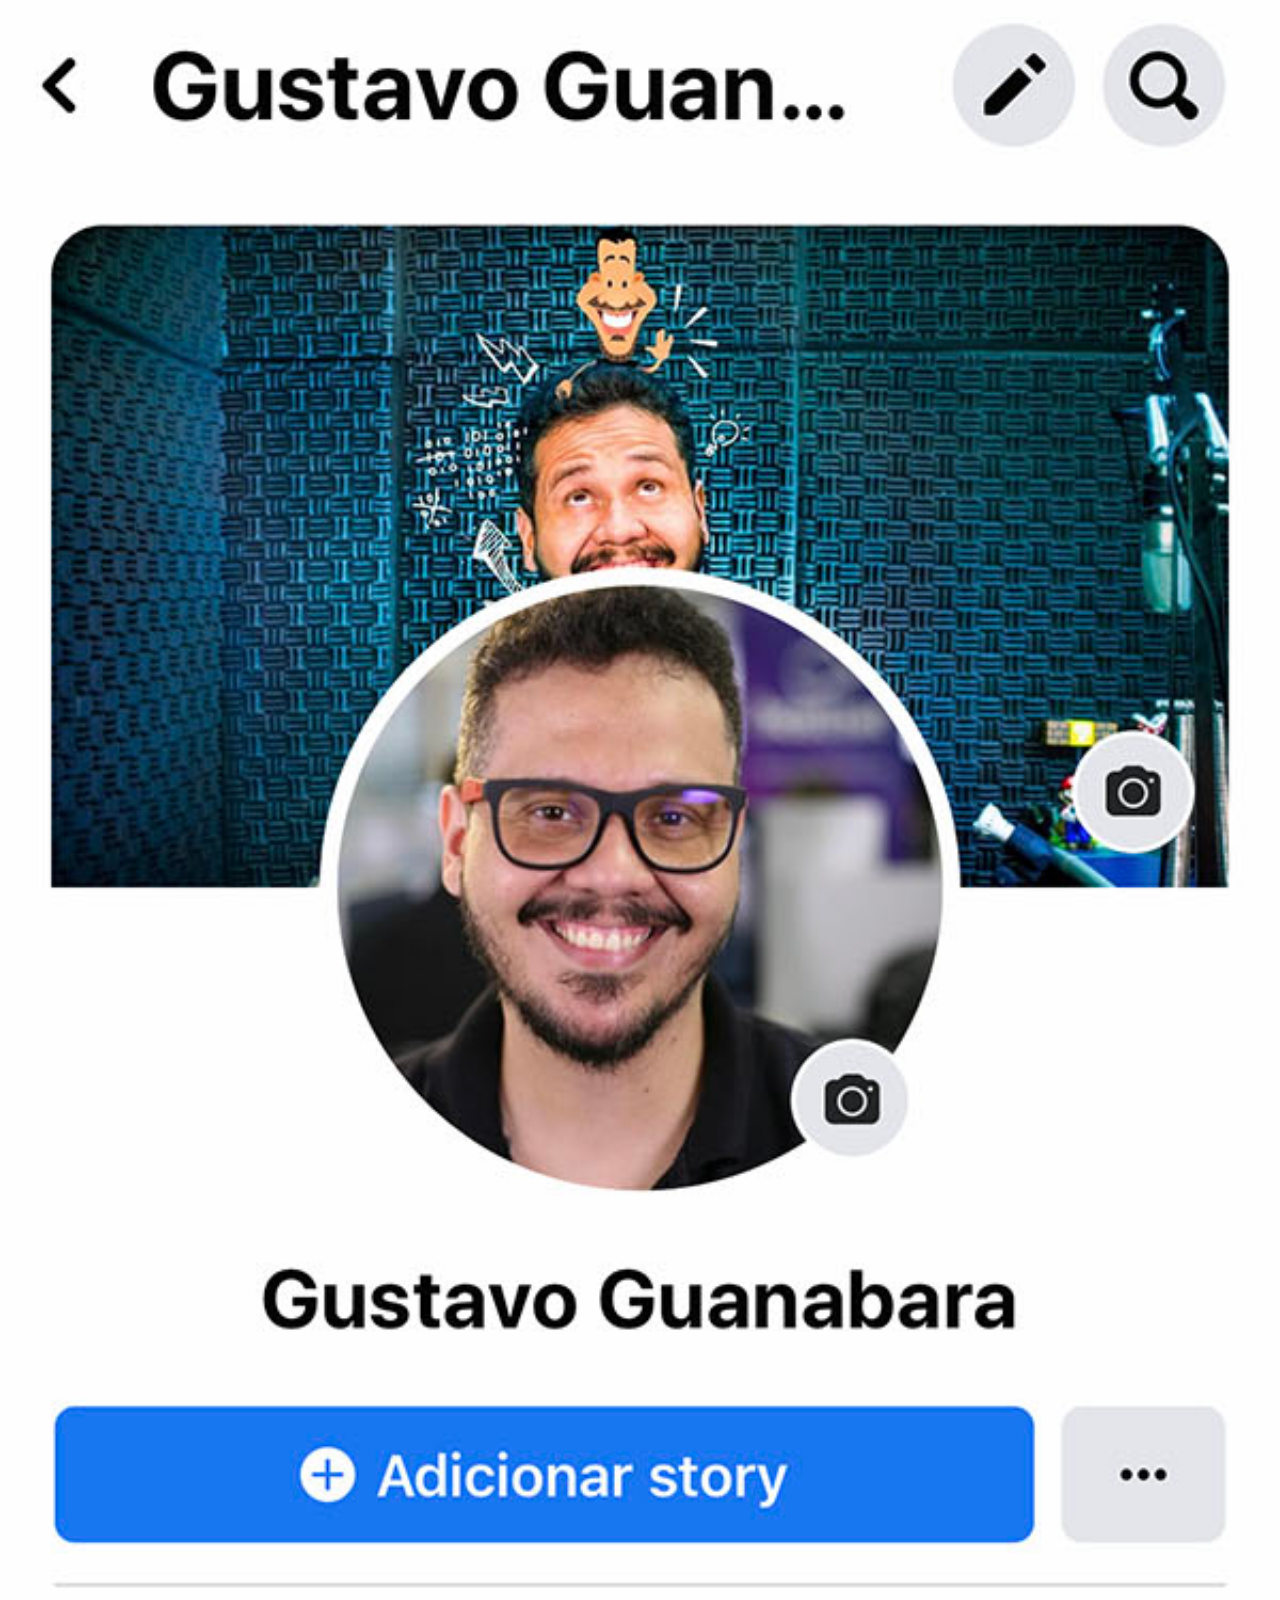
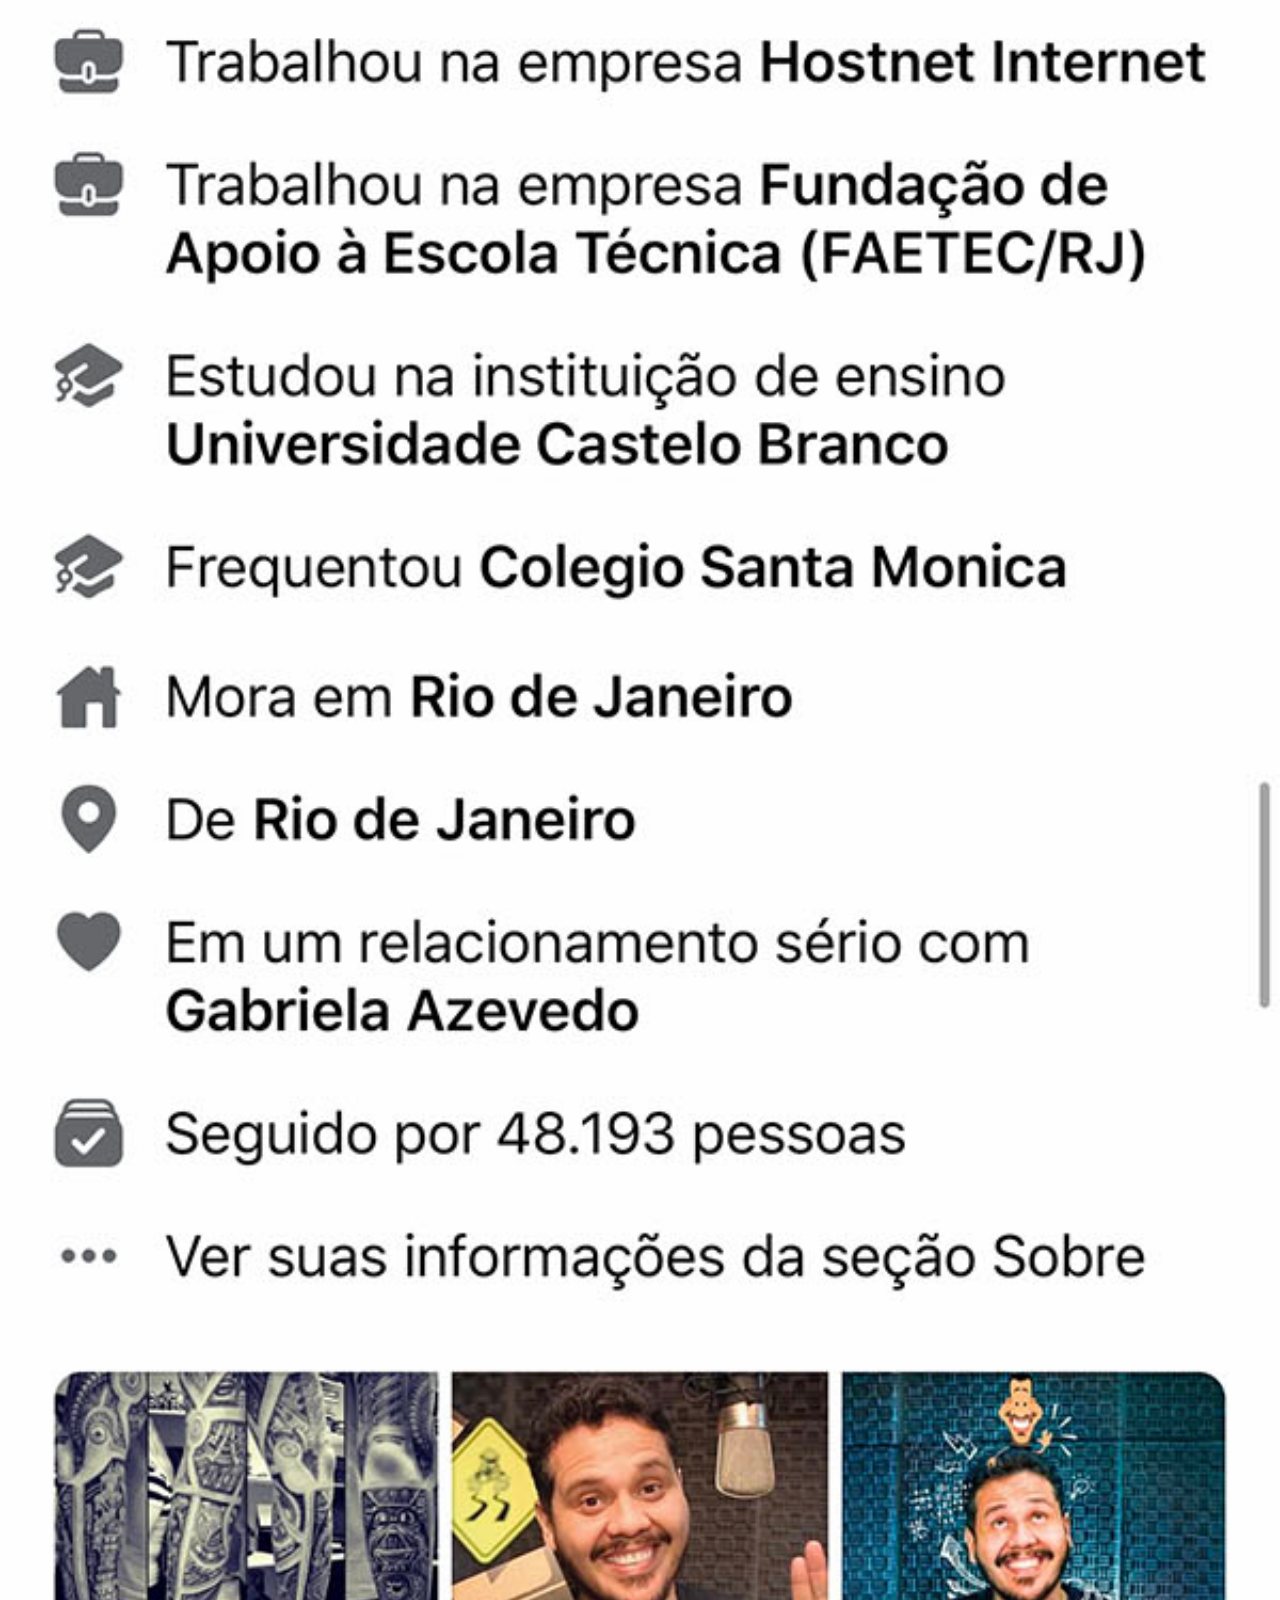
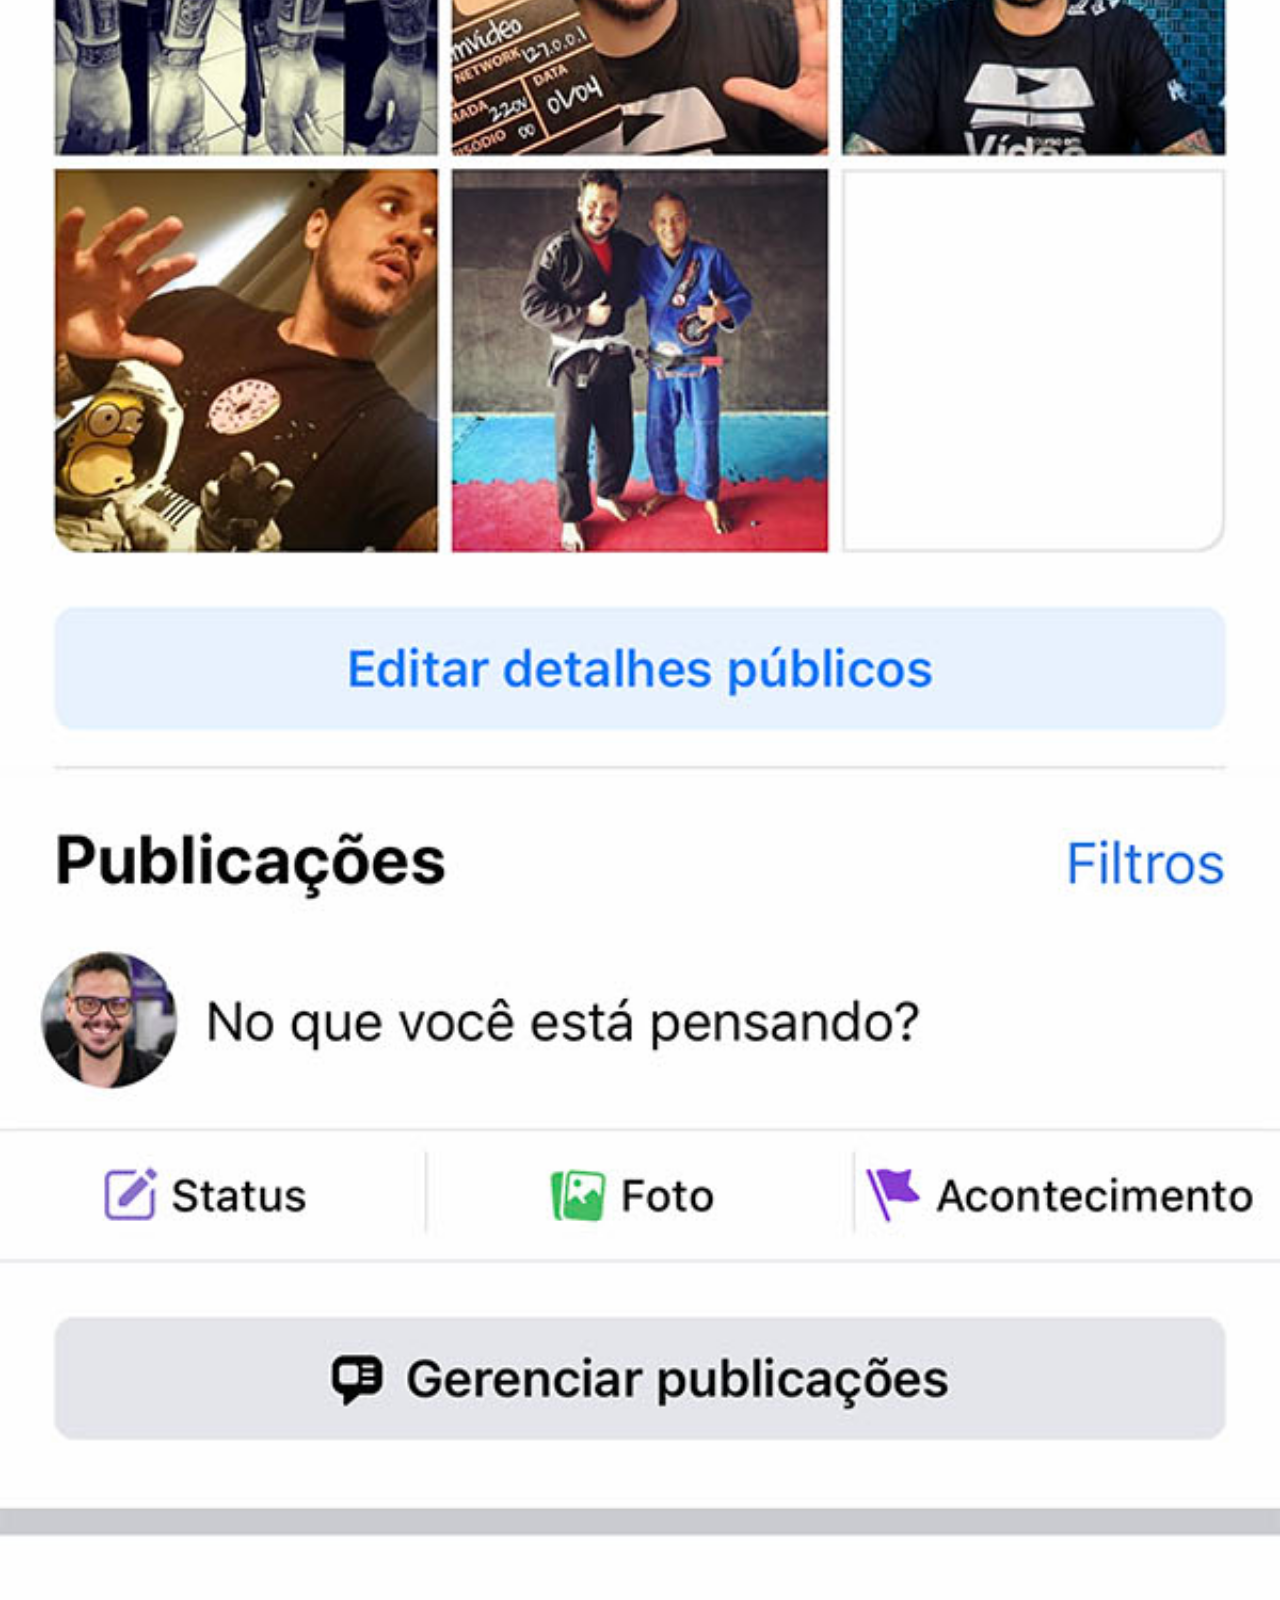
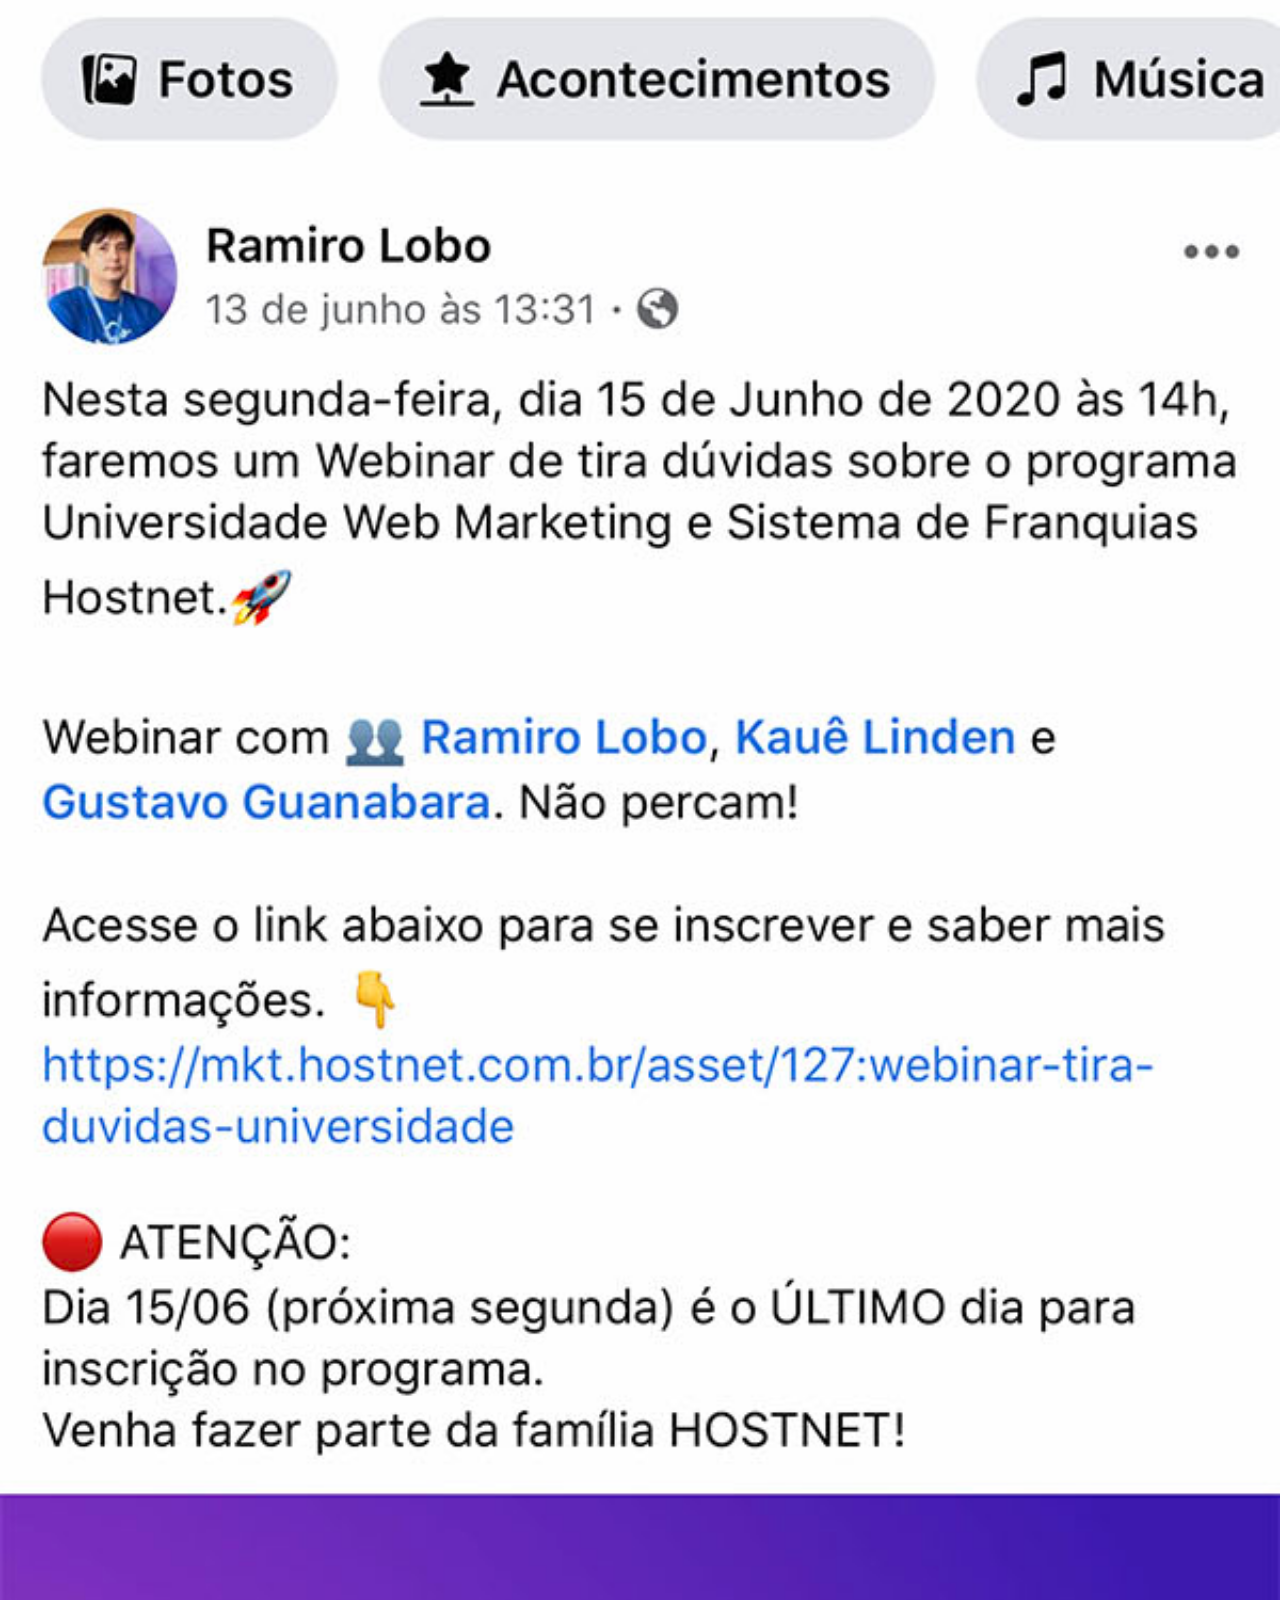
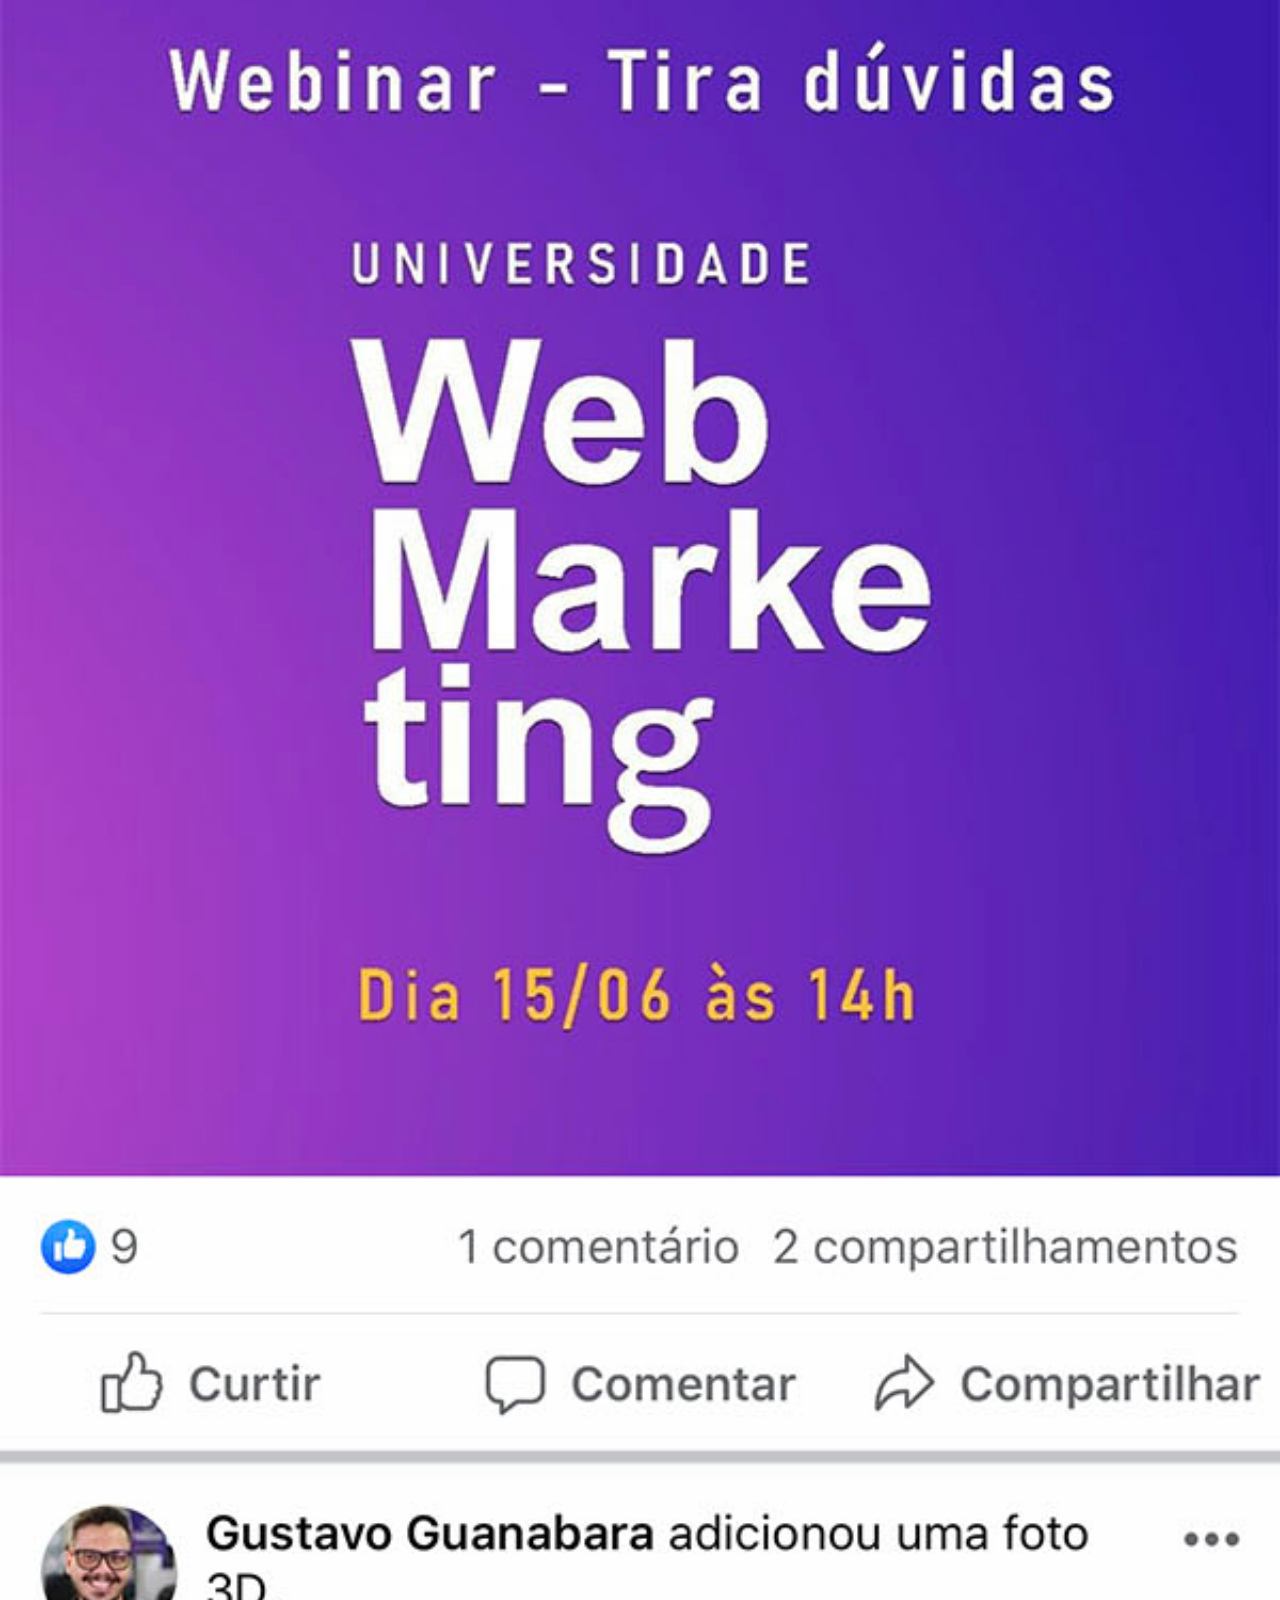
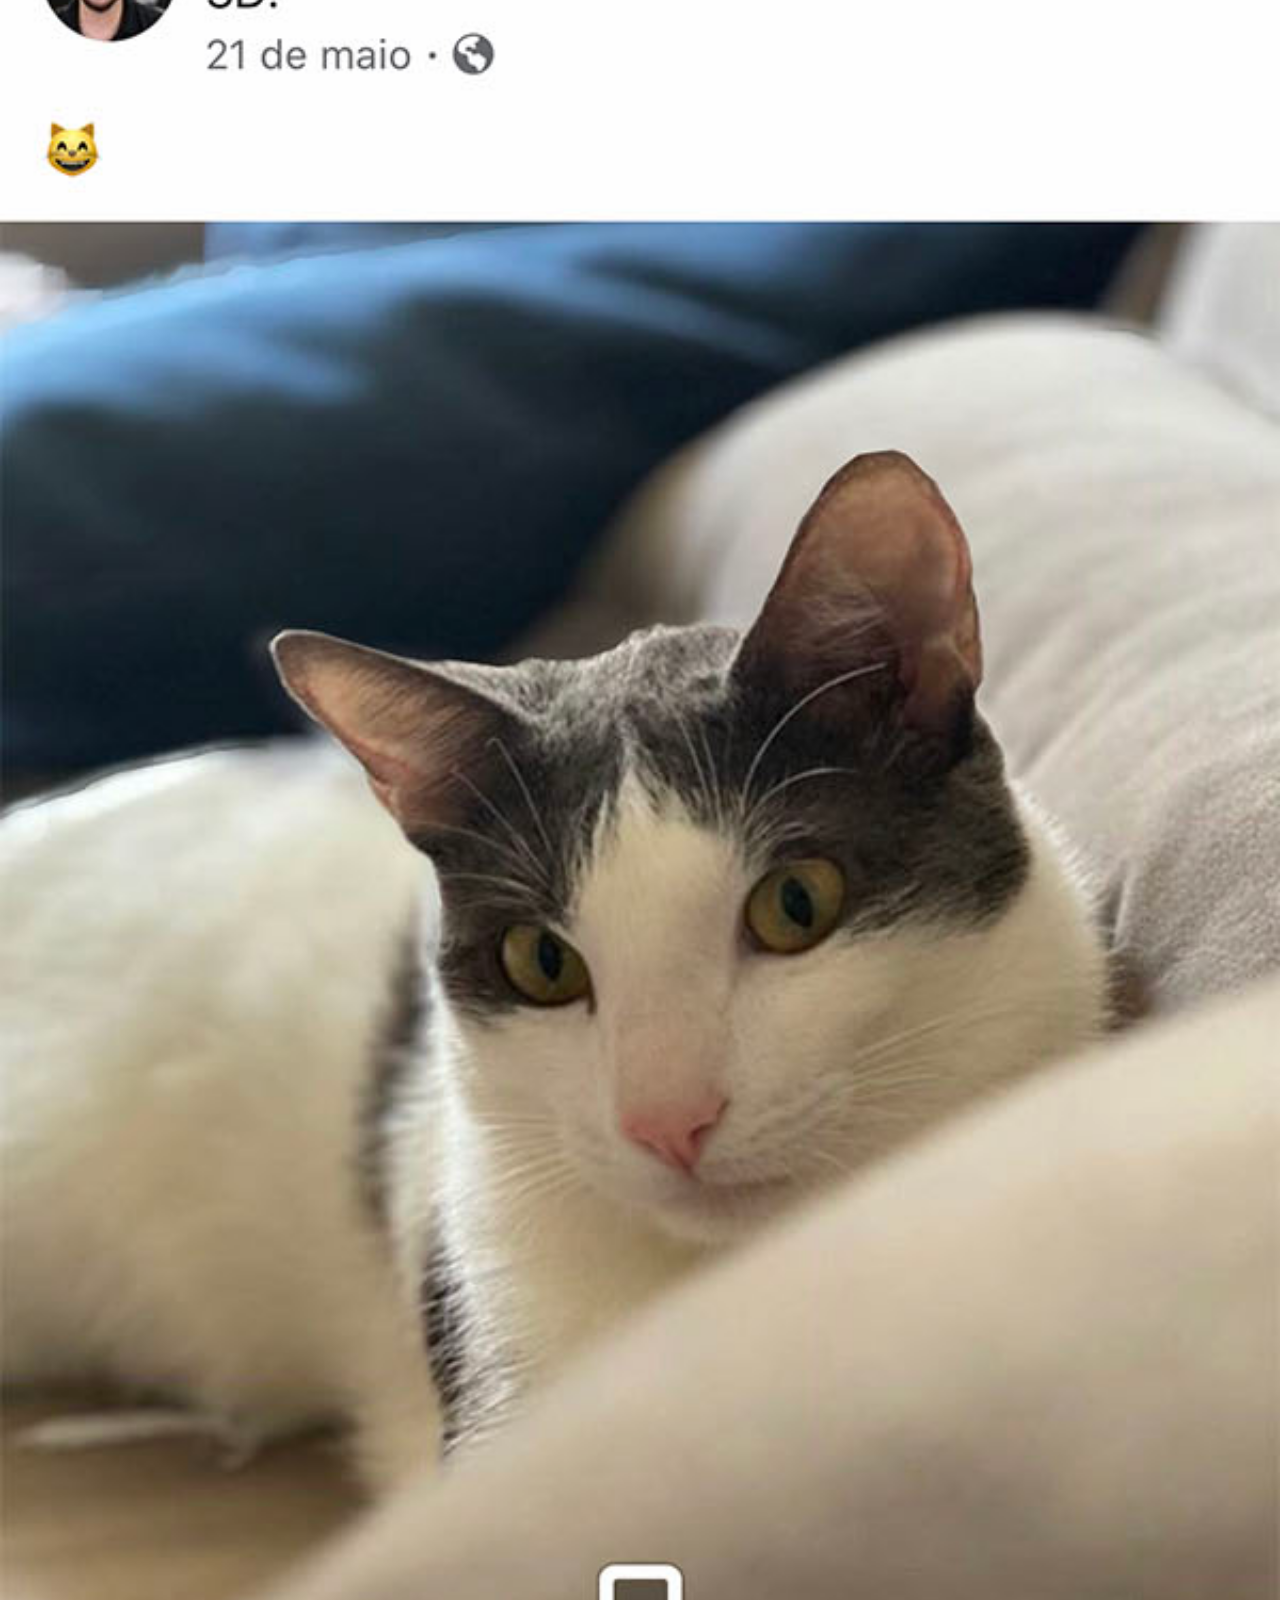
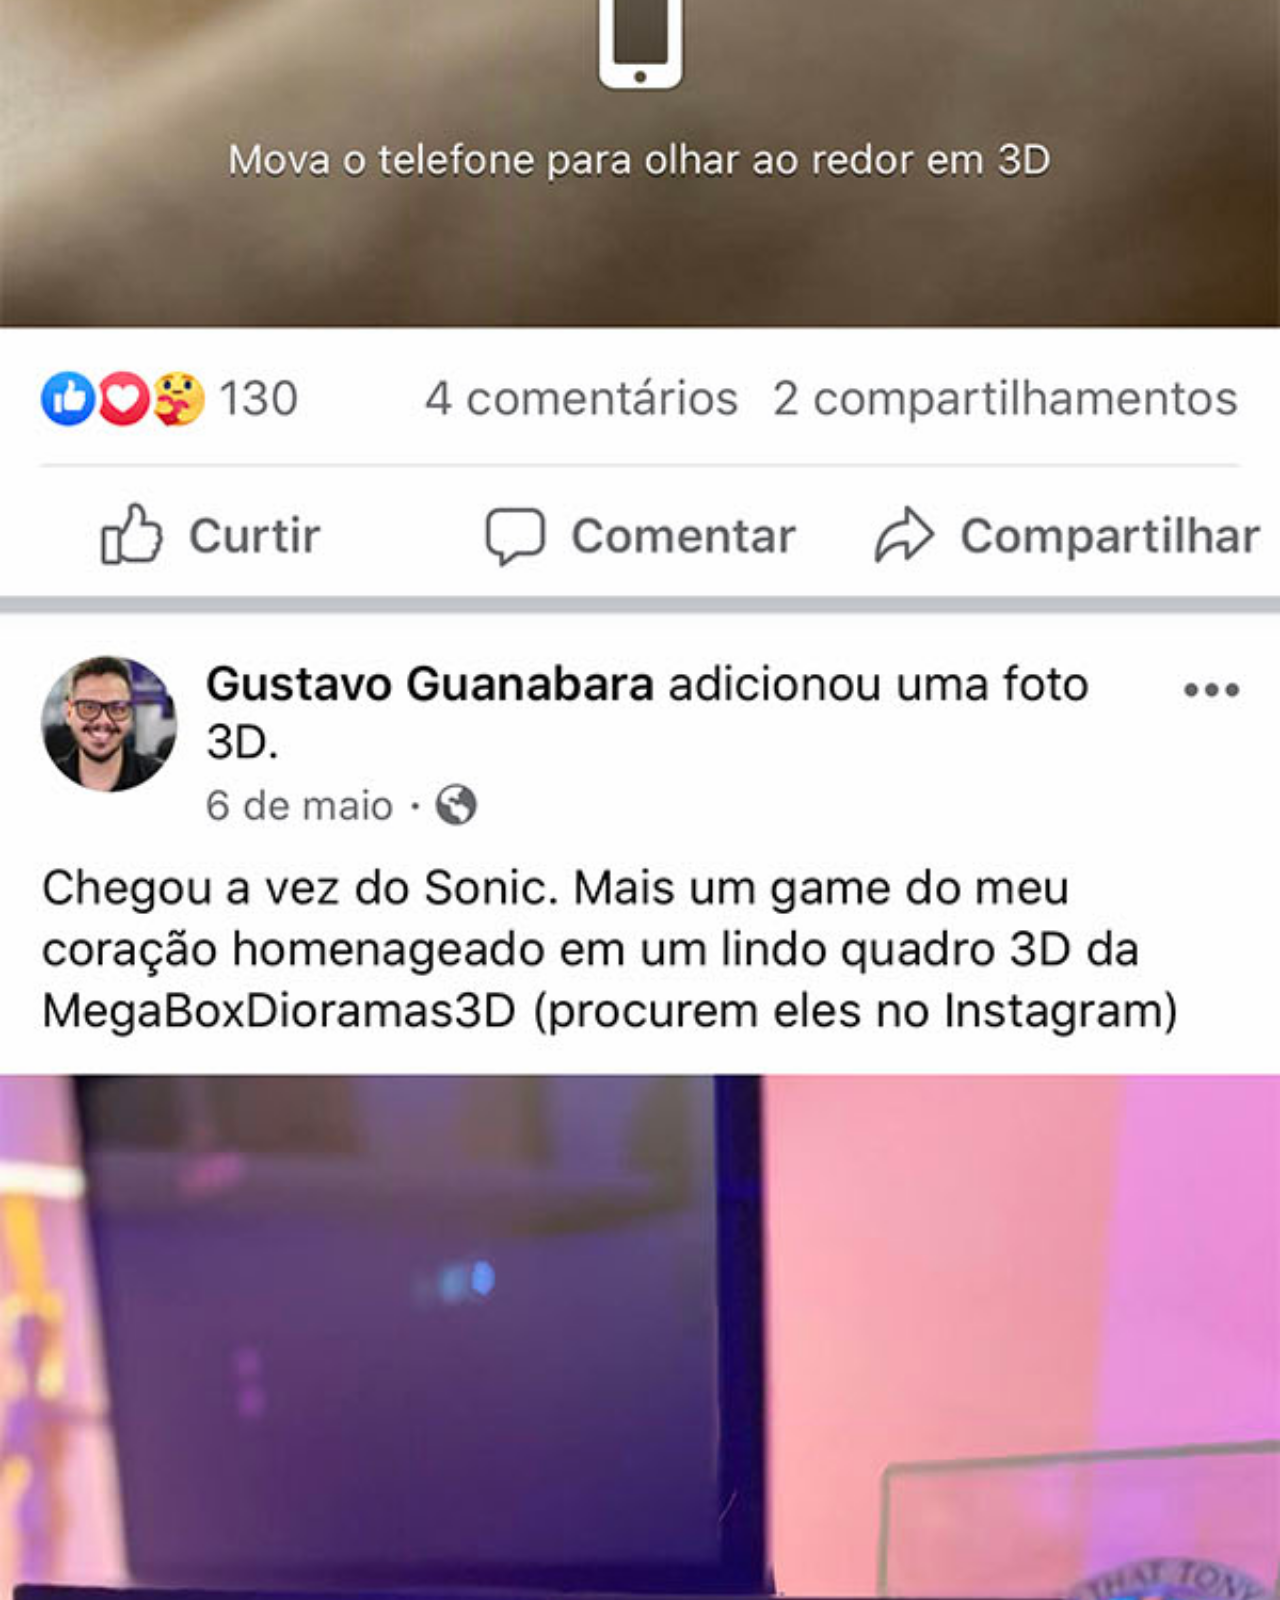
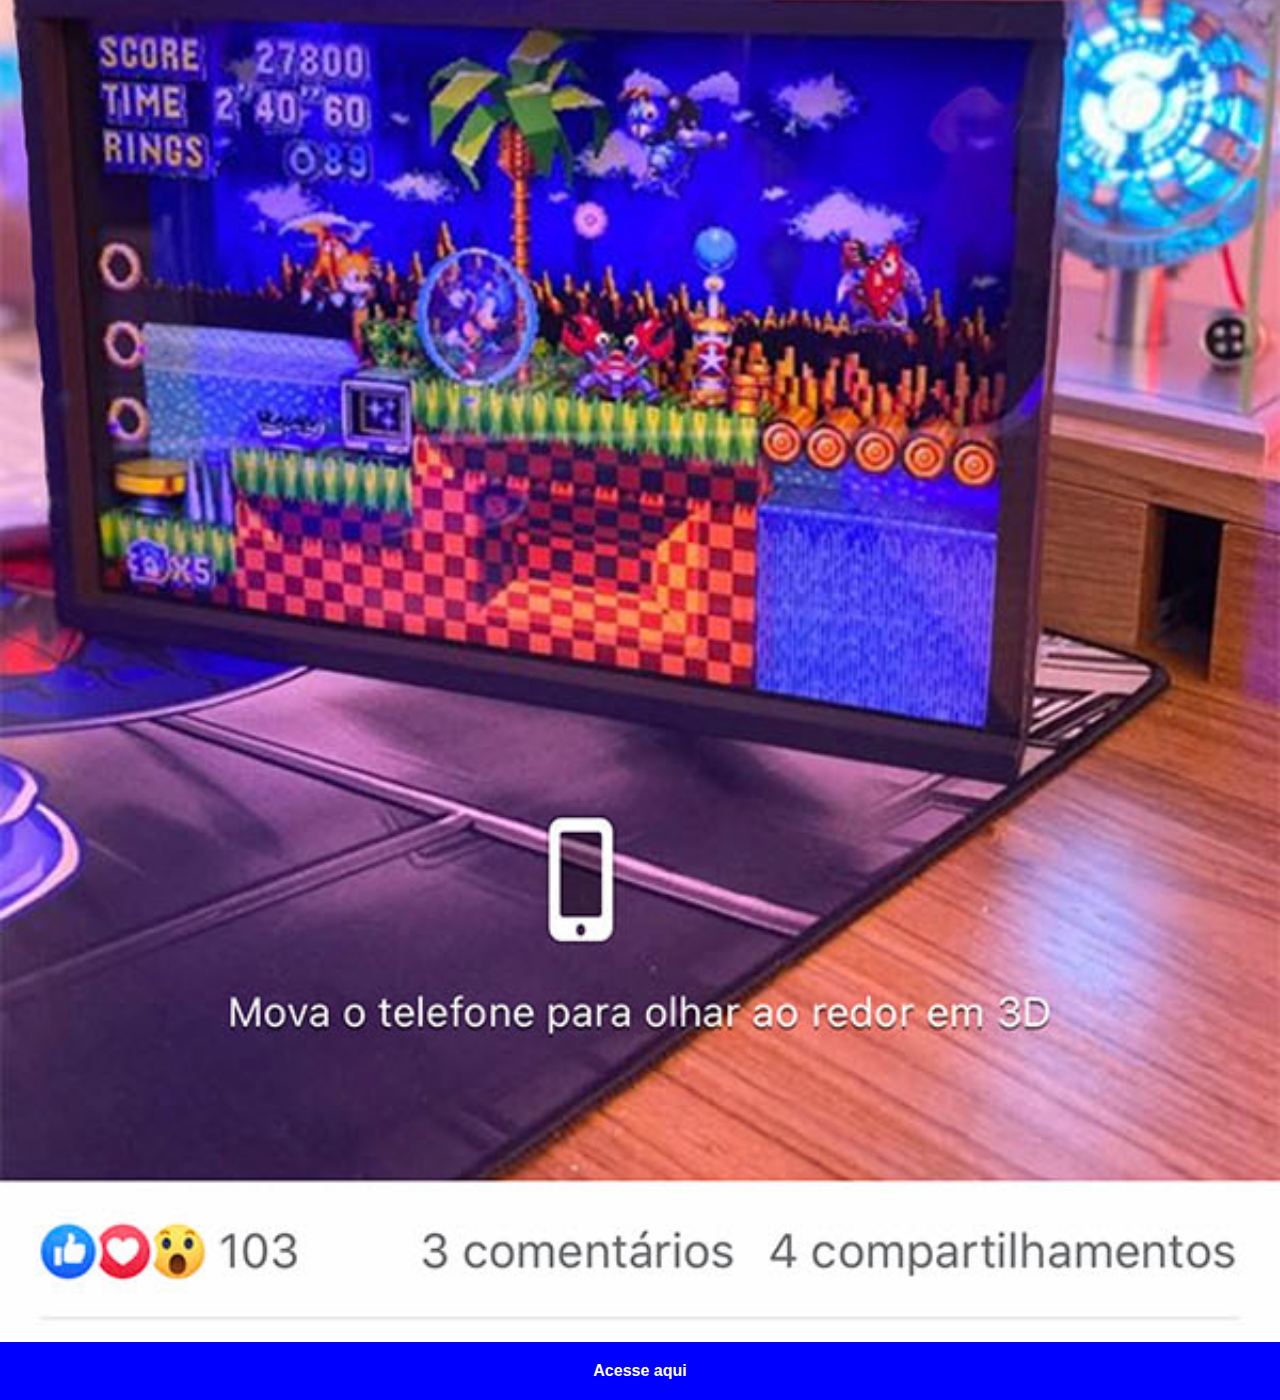
==== face.html @ ca406121 "Adicionei as funcionalidades dos botões" ====
<!DOCTYPE html>
<html lang="pt-br">
  <head>
    <meta charset="UTF-8" />
    <meta http-equiv="X-UA-Compatible" content="IE=edge" />
    <meta name="viewport" content="width=device-width, initial-scale=1.0" />
    <link rel="stylesheet" href="estilos/social.css" />
    <title>Facebook</title>
  </head>
  <body>
    <img src="imagens/tela-facebook.jpg" alt="Facebook" />
    <a
      href="https://www.facebook.com/CursosEmVideo/" target="_blank" id="facebook">Acesse aqui</a>
  </body>
</html>
---- estilos/social.css ----
@charset "UTF-8";

* {
  margin: 0px;
  padding: 0px;
  font-family: Arial, Helvetica, sans-serif;
}

::-webkit-scrollbar {
  width: 0px;
  height: 0px;
}

img {
  width: 100vw;
}

a#facebook {
  background-color: blue;
}

a#facebook:hover {
  background-color: darkblue;
}

a#git {
  background-color: white;
  color: black;
}

a#git:hover {
  background-color: lightgray;
}

a#insta {
  background-color: white;
  color: black;
}

a#insta:hover {
  background-color: lightgray;
}

a {
  display: block;
  background-color: darkred;
  color: white;
  text-align: center;
  text-decoration: none;
  font-weight: bolder;
  padding: 20px;
}

a:hover {
  background-color: red;
}
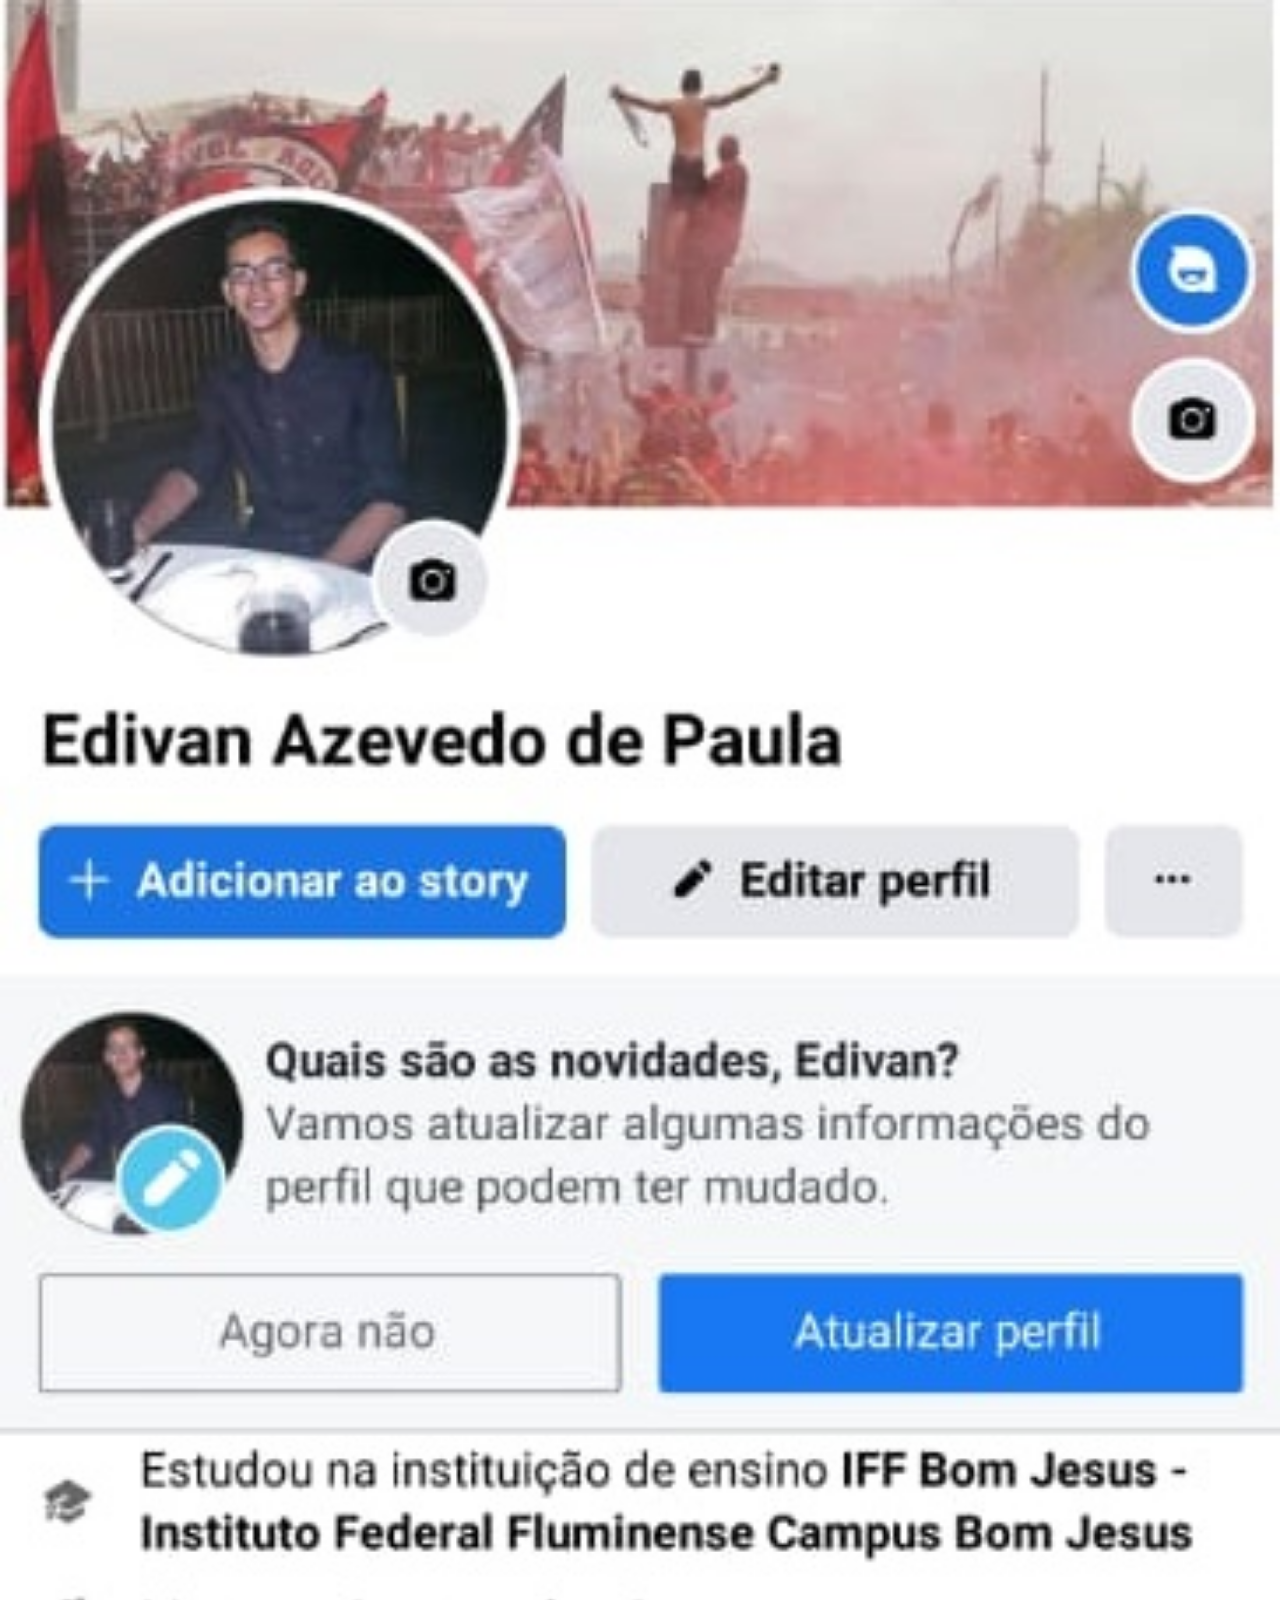
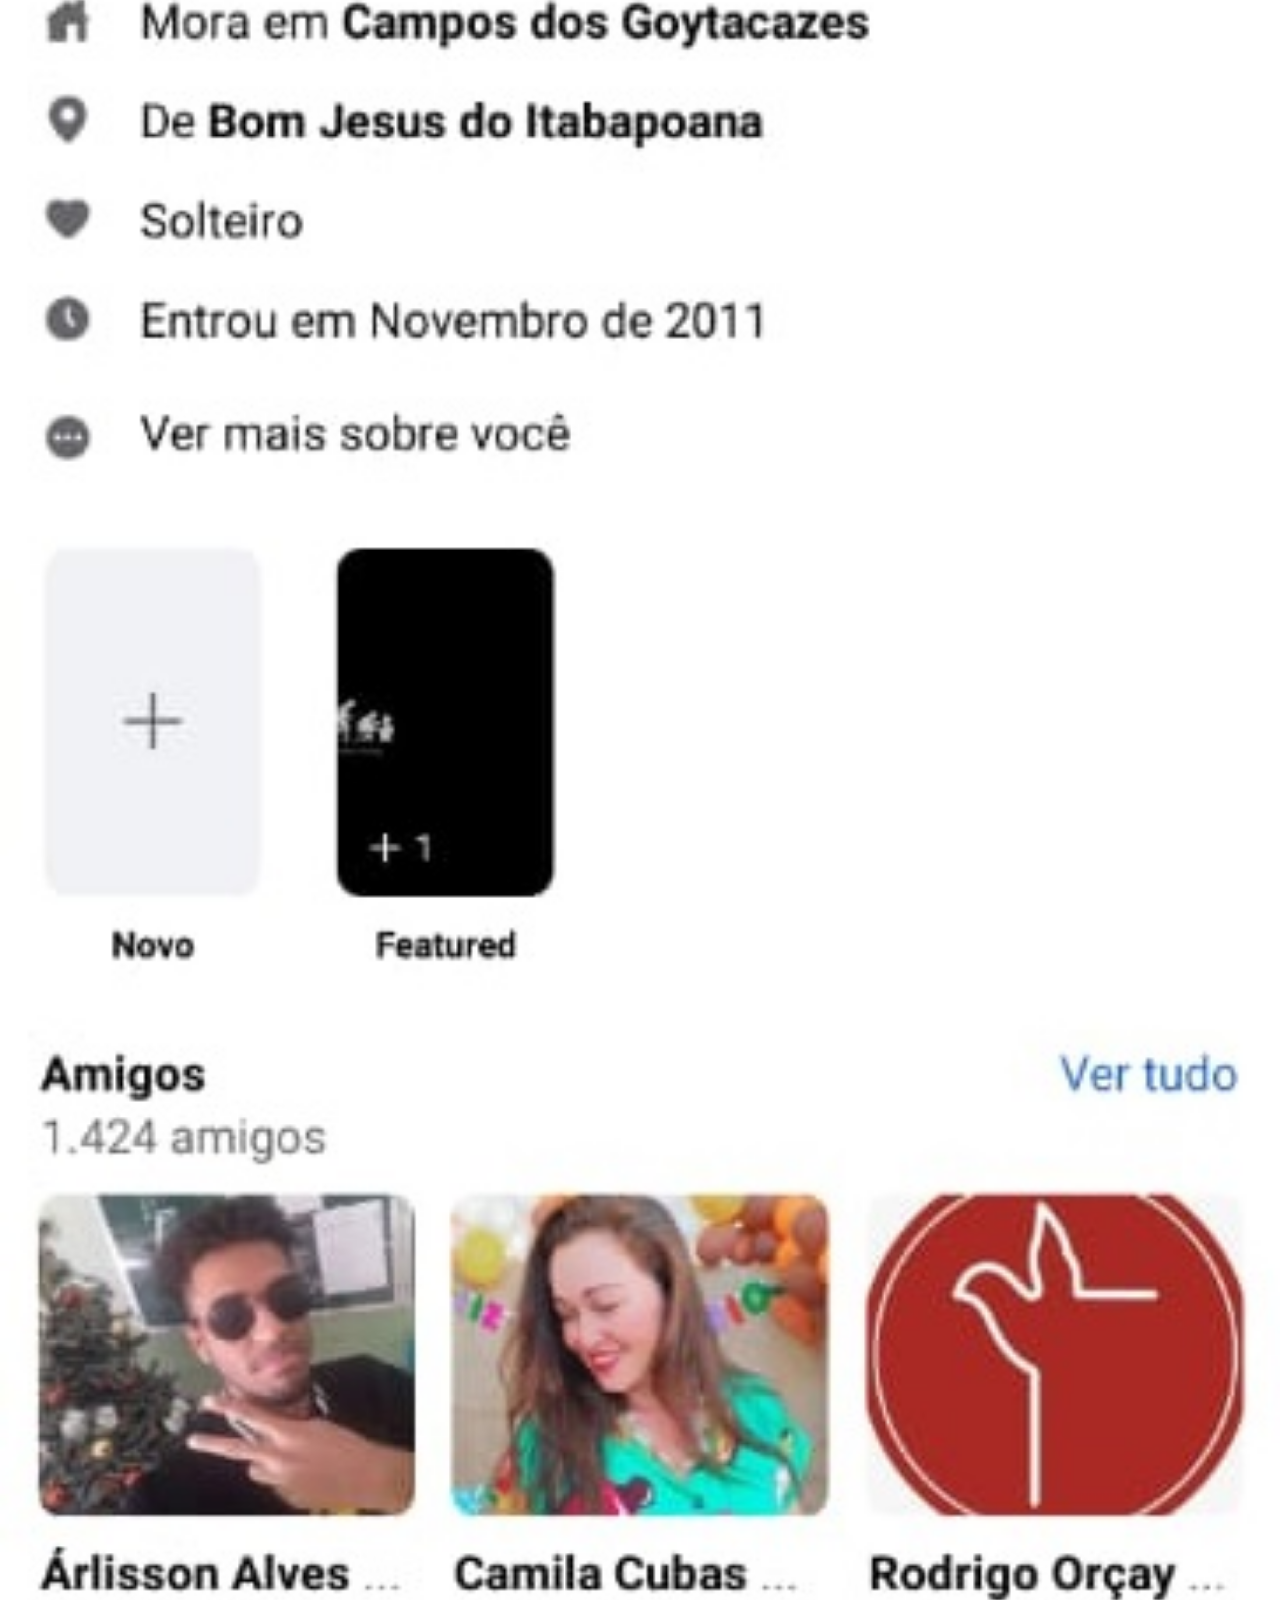
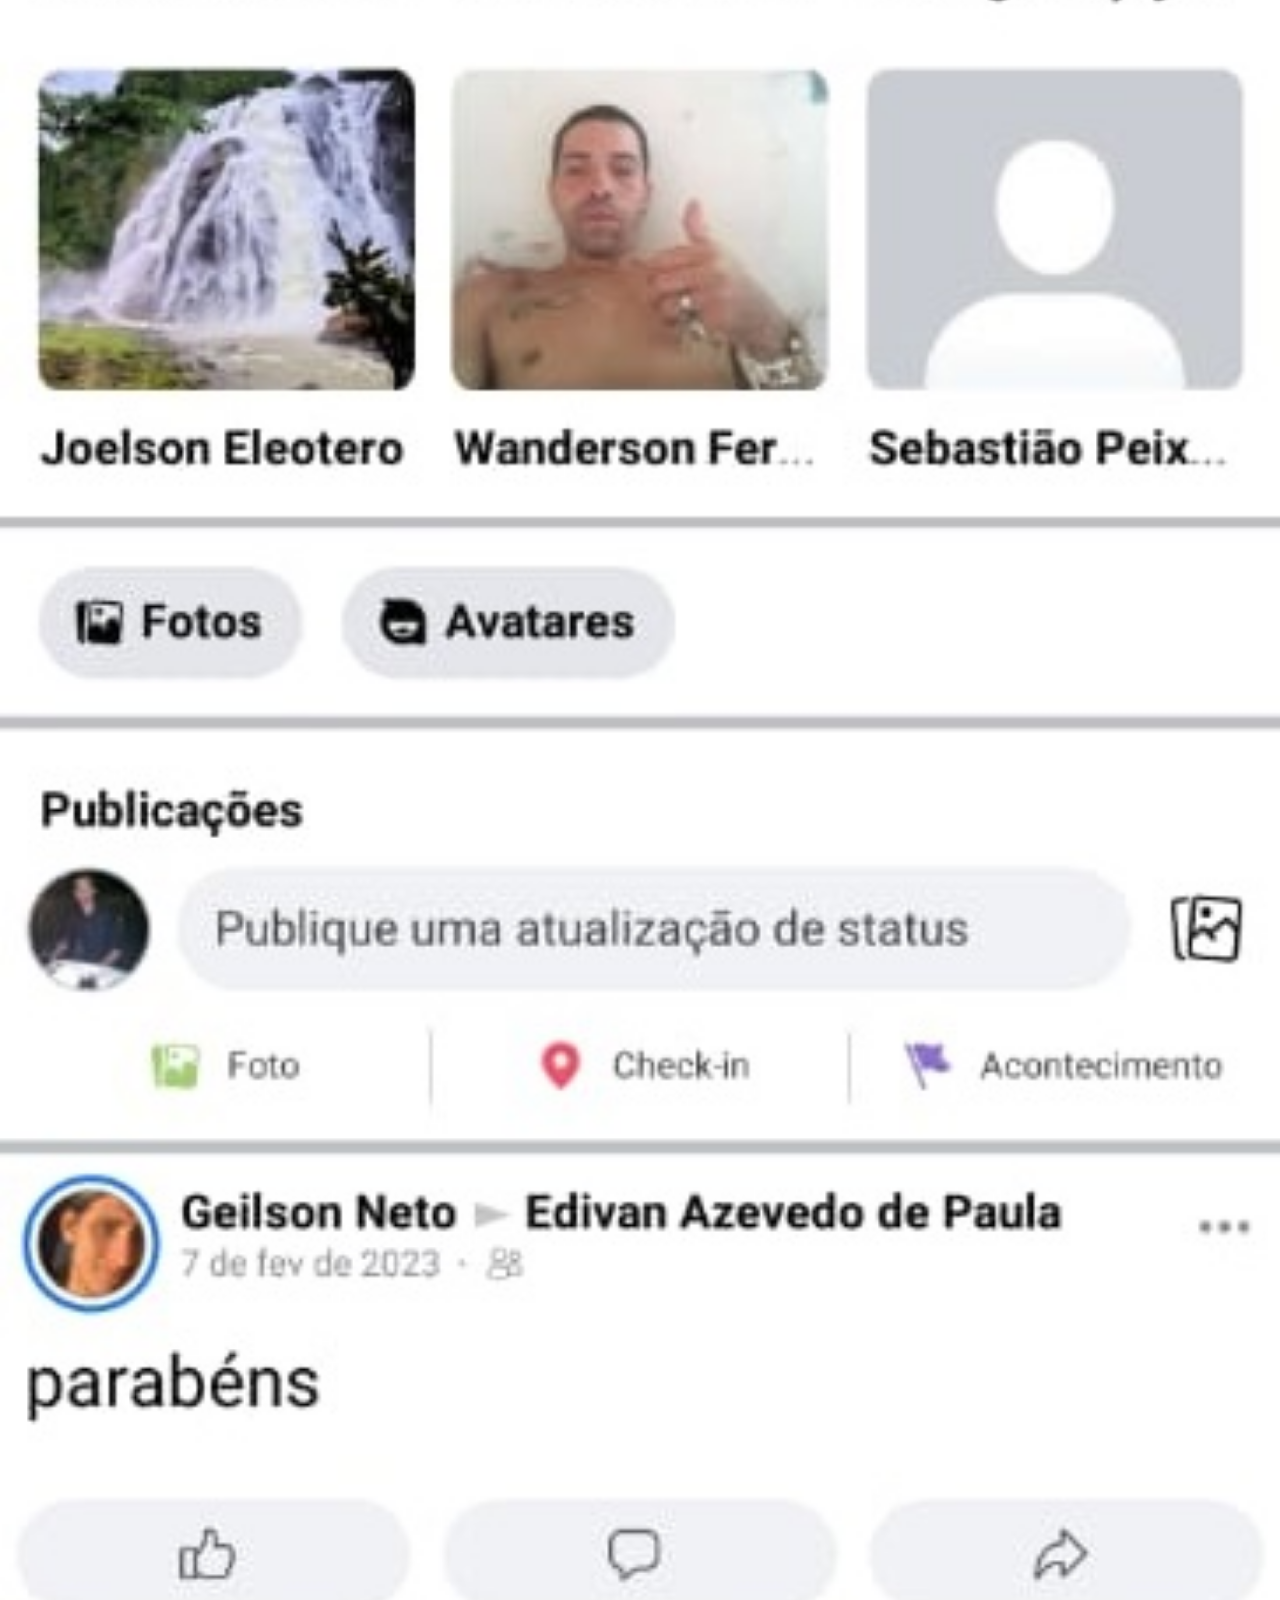
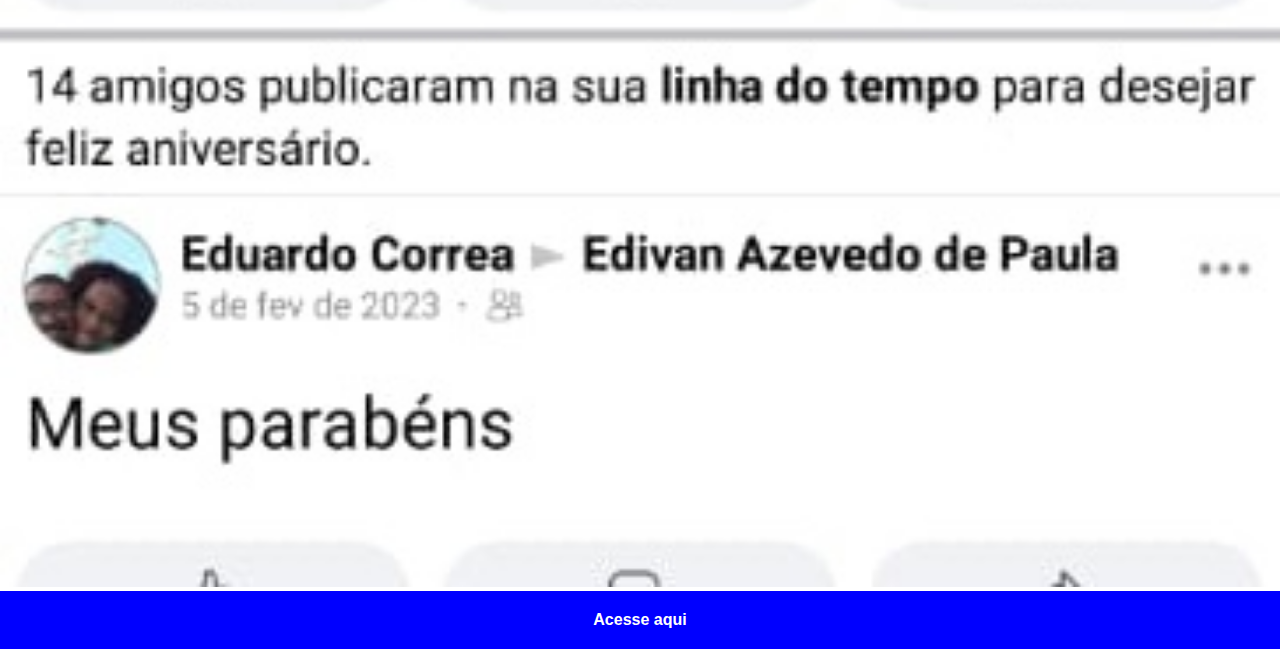
==== commit 93ba623f: "Atualizei as imagens e links" ====
--- a/face.html
+++ b/face.html
@@ -10,6 +10,6 @@
   <body>
     <img src="imagens/tela-facebook.jpg" alt="Facebook" />
     <a
-      href="https://www.facebook.com/CursosEmVideo/" target="_blank" id="facebook">Acesse aqui</a>
+      href="https://www.facebook.com/edivan.azevedodepaula/" target="_blank" id="facebook">Acesse aqui</a>
   </body>
 </html>
